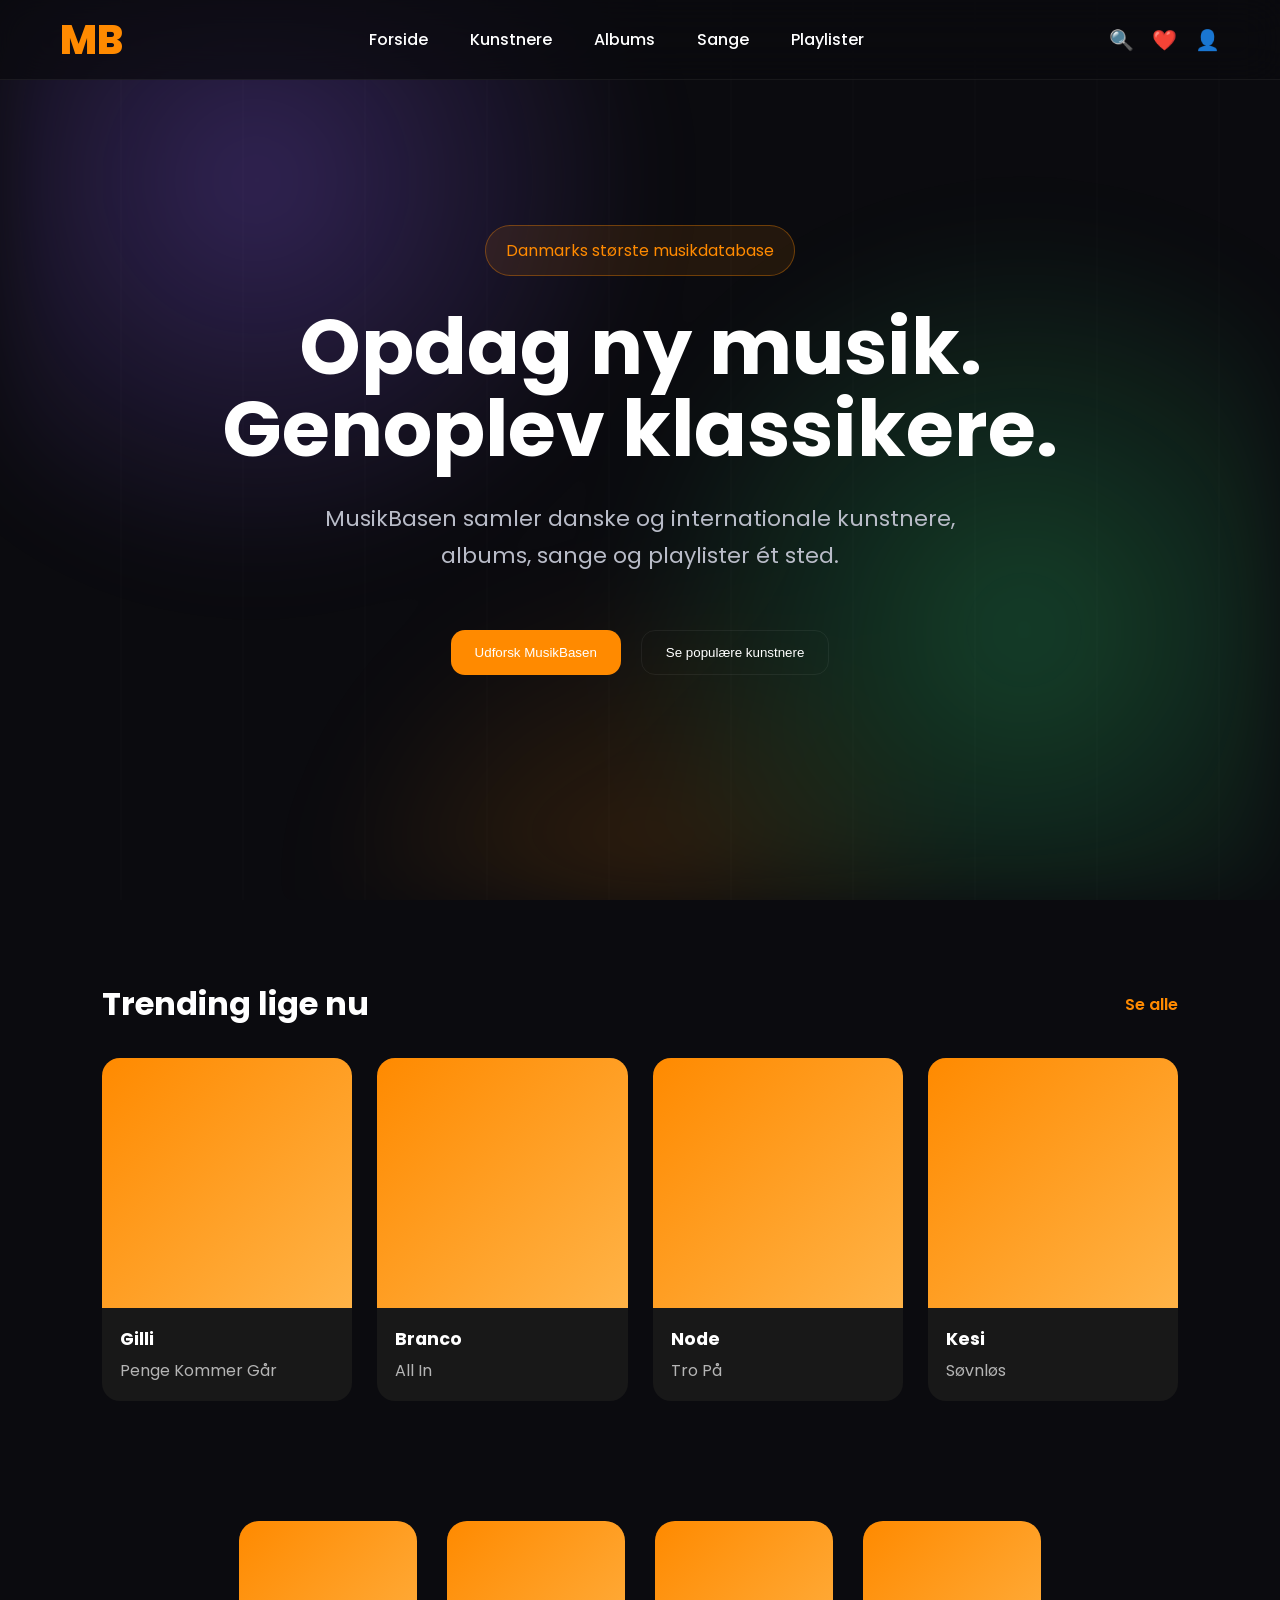
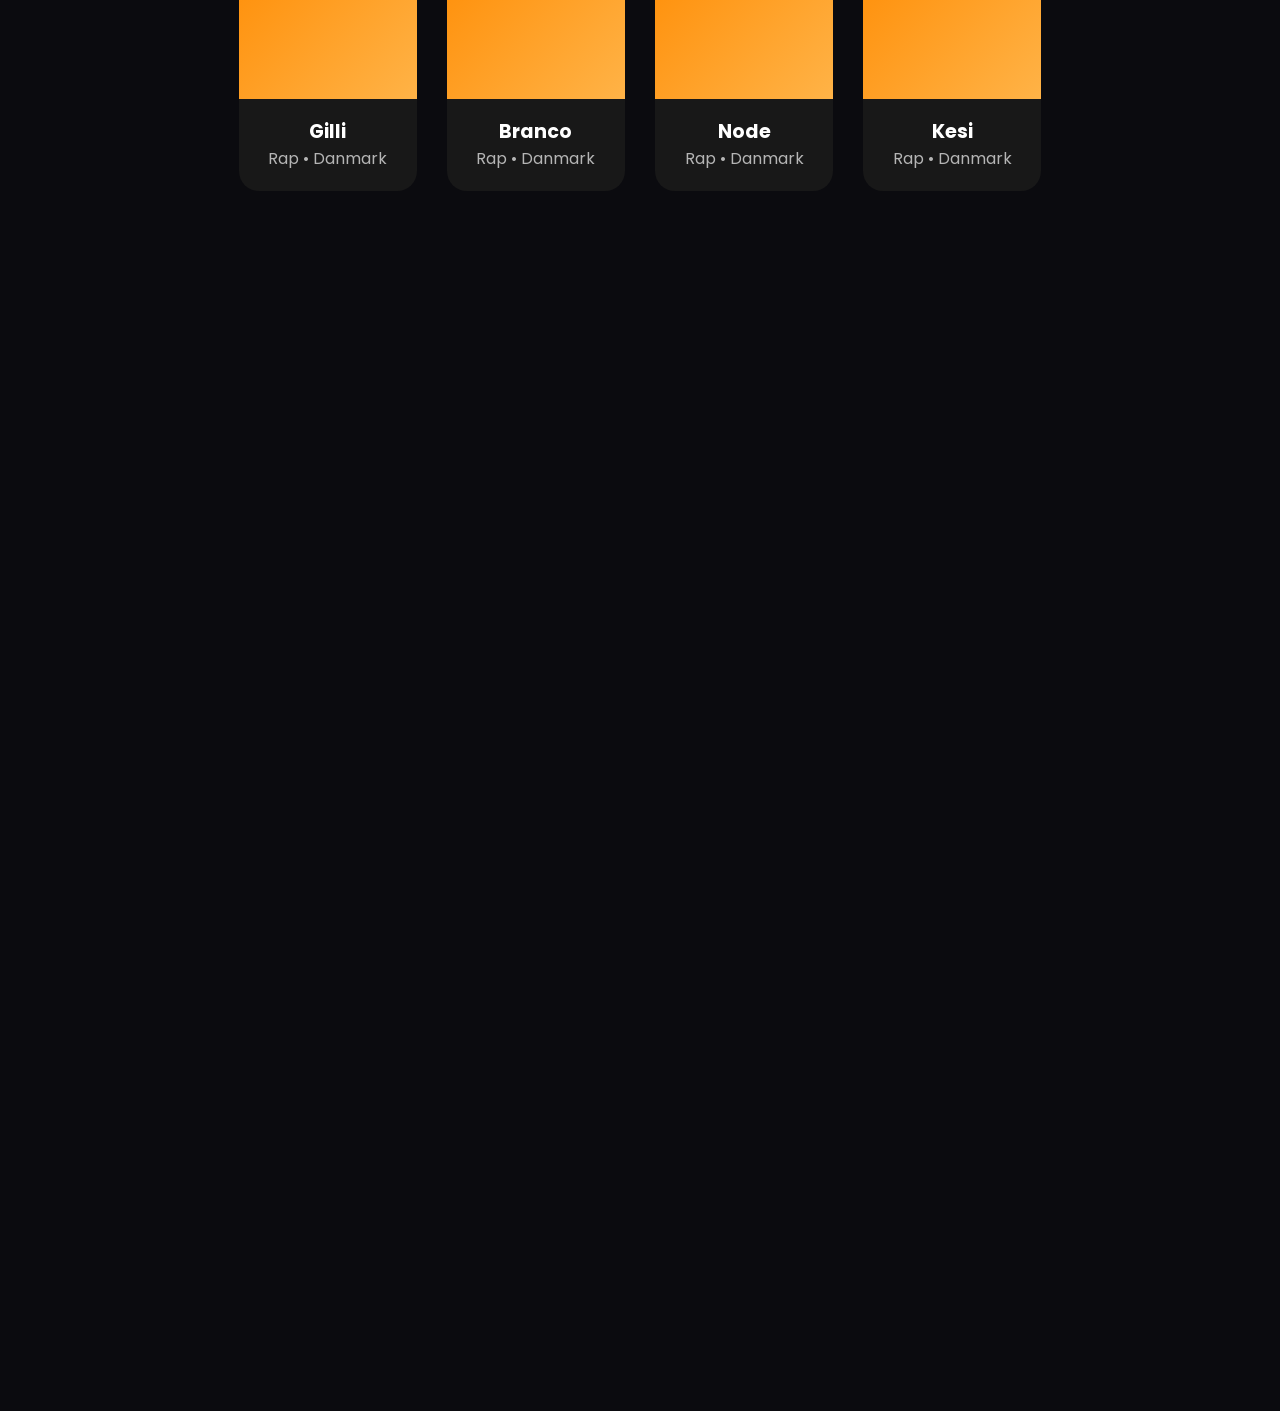
==== index.html @ 4188f9f3 "vis sange" ====
<!DOCTYPE html>
<html lang="da">

<head>

    <meta charset="UTF-8">

    <meta name="viewport" content="width=device-width, initial-scale=1.0">

    <title>MusikBasen</title>

    <link rel="stylesheet" href="styles.css">

    <link rel="preconnect" href="https://fonts.googleapis.com">

    <link rel="preconnect" href="https://fonts.gstatic.com" crossorigin>

    <link href="https://fonts.googleapis.com/css2?family=Poppins:wght@300;400;500;600;700;800&display=swap"
        rel="stylesheet">

</head>

<body>

    <header>

        <div class="logo">

            <h1>MB</h1>

        </div>

  <nav>

    <a href="index.html">Forside</a>

    <a href="pages/artists.html">Kunstnere</a>

    <a href="pages/albums.html">Albums</a>

    <a href="pages/songs.html">Sange</a>

    <a href="pages/playlists.html">Playlister</a>

</nav>


        <div class="header-icons">

            <button>🔍</button>

            <button>❤️</button>

            <button>👤</button>

        </div>

    </header>

    <section id="hero">

        <div class="hero-content">

            <span class="hero-tag">

                Danmarks største musikdatabase

            </span>

            <h1>

                Opdag ny musik.<br>

                Genoplev klassikere.

            </h1>

            <p>

                MusikBasen samler danske og internationale kunstnere,
                albums, sange og playlister ét sted.

            </p>

            <div class="hero-buttons">

                <button class="button">

                    Udforsk MusikBasen

                </button>

                <button class="button secondary">

                    Se populære kunstnere

                </button>

            </div>

        </div>

    </section>

<section id="trending">

    <div class="section-header">
        <h2>Trending lige nu</h2>
        <a href="#">Se alle</a>
    </div>

    <div class="trending-grid">

        <div class="music-card">
            <div class="card-image"></div>

            <div class="card-info">
                <h3>Gilli</h3>
                <p>Penge Kommer Går</p>
            </div>
        </div>

        <div class="music-card">
            <div class="card-image"></div>

            <div class="card-info">
                <h3>Branco</h3>
                <p>All In</p>
            </div>
        </div>

        <div class="music-card">
            <div class="card-image"></div>

            <div class="card-info">
                <h3>Node</h3>
                <p>Tro På</p>
            </div>
        </div>

        <div class="music-card">
            <div class="card-image"></div>

            <div class="card-info">
                <h3>Kesi</h3>
                <p>Søvnløs</p>
            </div>
        </div>

    </div>

    <section id="artists">

    <div class="artists-grid">

        <div class="artist-card">

            <div class="artist-image"></div>

            <h3>Gilli</h3>

            <p>Rap • Danmark</p>

        </div>

        <div class="artist-card">

            <div class="artist-image"></div>

            <h3>Branco</h3>

            <p>Rap • Danmark</p>

        </div>

        <div class="artist-card">

            <div class="artist-image"></div>

            <h3>Node</h3>

            <p>Rap • Danmark</p>

        </div>

        <div class="artist-card">

            <div class="artist-image"></div>

            <h3>Kesi</h3>

            <p>Rap • Danmark</p>

        </div>

    </div>

</section>

    <section id="albums">

    </section>

    <section id="today">

    </section>

    <section id="recommendation">

    </section>

    <footer>

    </footer>

    <script src="script.js"></script>

</body>

</html>
---- styles.css ----
@import url("theme.css");

/* ========================= */
/* HEADER */
/* ========================= */

header{
    position:fixed;
    top:0;
    left:0;

    width:100%;
    height:80px;

    display:flex;
    justify-content:space-between;
    align-items:center;

    padding:0 60px;

    background:rgba(11,11,15,.72);
    backdrop-filter:blur(20px);

    border-bottom:1px solid var(--border);

    z-index:999;
}

/* ========================= */

.logo h1{

    font-size:40px;
    font-weight:800;

    color:var(--orange);

}

/* ========================= */

nav{

    display:flex;
    gap:42px;

}

nav a{

    color:white;

    text-decoration:none;

    transition:.25s;

    font-weight:500;

}

nav a:hover{

    color:var(--orange);

}

/* ========================= */

.header-icons{

    display:flex;
    gap:18px;

}

.header-icons button{

    background:none;
    border:none;

    color:white;

    cursor:pointer;

    font-size:20px;

    transition:.25s;

}

.header-icons button:hover{

    color:var(--orange);

}

/* ========================= */
/* HERO */
/* ========================= */

#hero{

    position:relative;

    min-height:100vh;

    display:flex;
    justify-content:center;
    align-items:center;

    text-align:center;

    overflow:hidden;

}

/* Baggrund */

#hero::before{

    content:"";

    position:absolute;

    inset:0;

    background:
    radial-gradient(circle at 20% 20%,rgba(139,92,246,.30),transparent 32%),
    radial-gradient(circle at 80% 70%,rgba(57,255,136,.22),transparent 35%),
    radial-gradient(circle at 50% 100%,rgba(255,138,0,.16),transparent 30%);

    filter:blur(40px);

}

/* Musiklinjer */

#hero::after{

    content:"";

    position:absolute;

    inset:0;

    background-image:

    repeating-linear-gradient(

        90deg,

        transparent 0px,

        transparent 120px,

        rgba(255,255,255,.025) 121px,

        transparent 122px

    );

    opacity:.8;

}

/* ========================= */

.hero-content{

    position:relative;

    z-index:5;

    max-width:900px;

    animation:fadeUp .8s ease;

}

/* ========================= */

.hero-tag{

    display:inline-block;

    margin-bottom:30px;

    padding:12px 20px;

    border-radius:999px;

    border:1px solid rgba(255,138,0,.35);

    background:rgba(255,138,0,.10);

    color:var(--orange);

}

/* ========================= */

.hero-content h1{

    font-size:78px;

    line-height:1.05;

    margin-bottom:30px;

}

/* ========================= */

.hero-content p{

    color:var(--text-secondary);

    font-size:22px;

    line-height:1.7;

    max-width:720px;

    margin:auto;

}

/* ========================= */

.hero-buttons{

    margin-top:55px;

    display:flex;

    justify-content:center;

    gap:20px;

}

.secondary{

    background:transparent;

    border:1px solid var(--border);

}

.secondary:hover{

    background:var(--surface);

}

/* ========================= */

section{

    padding:120px 60px;

}

footer{

    height:220px;

}

/* ========================= */

@keyframes fadeUp{

    from{

        opacity:0;

        transform:translateY(40px);

    }

    to{

        opacity:1;

        transform:translateY(0);

    }

}
/* ========================= */
/* TRENDING SECTION */
/* ========================= */

#trending {
    padding: 80px 8%;
}

.section-header {
    display: flex;
    justify-content: space-between;
    align-items: center;
    margin-bottom: 30px;
}

.section-header h2 {
    font-size: 2rem;
    font-weight: 700;
}

.section-header a {
    color: #ff8a00;
    text-decoration: none;
    font-weight: 600;
}

.trending-grid {
    display: grid;
    grid-template-columns: repeat(4, 1fr);
    gap: 25px;
}

.music-card {
    background: #181818;
    border-radius: 18px;
    overflow: hidden;
    transition: 0.3s ease;
    cursor: pointer;
}

.music-card:hover {
    transform: translateY(-8px);
}

.card-image {
    width: 100%;
    aspect-ratio: 1/1;
    background: linear-gradient(135deg, #ff8a00, #ffb347);
}

.card-info {
    padding: 18px;
}

.card-info h3 {
    margin-bottom: 6px;
    font-size: 1.1rem;
}

.card-info p {
    color: #b5b5b5;
}
/* ========================= */
/* ARTISTS PAGE */
/* ========================= */

.page-title{
    padding:60px 8% 30px;
}

.page-title h1{
    font-size:3rem;
    margin-bottom:10px;
}

.page-title p{
    color:#b5b5b5;
}

.artists-grid{
    padding:0 8% 80px;

    display:grid;

    grid-template-columns:repeat(4,1fr);

    gap:30px;
}

.artist-card{

    background:#181818;

    border-radius:20px;

    overflow:hidden;

    text-align:center;

    transition:.3s;

    cursor:pointer;
}

.artist-card:hover{

    transform:translateY(-8px);
}

.artist-image{

    width:100%;

    aspect-ratio:1/1;

    background:linear-gradient(135deg,#ff8a00,#ffb347);
}

.artist-card h3{

    margin-top:18px;

    font-size:1.2rem;
}

.artist-card p{

    color:#b5b5b5;

    padding-bottom:20px;
}
.page-container {
    max-width: 1400px;
    margin: 0 auto;
    padding: 40px 8% 100px;
}

.page-intro {
    margin-bottom: 60px;
}

.page-intro h1 {
    font-size: 3rem;
    margin-bottom: 10px;
}

.page-intro p {
    color: #b8b8c0;
    font-size: 1rem;
}

.albums-grid {
    display: grid;
    grid-template-columns: repeat(4, 1fr);
    gap: 25px;
}

.album-card {
    background: #181818;
    border-radius: 18px;
    overflow: hidden;
    cursor: pointer;
    transition: transform 0.3s ease;
}

.album-card:hover {
    transform: translateY(-8px);
}

.album-image {
    width: 100%;
    aspect-ratio: 1 / 1;
}

.album-placeholder {
    width: 100%;
    height: 100%;
    background: linear-gradient(135deg, #ff8a00, #ffb347);
}

.album-info {
    padding: 18px;
}

.album-info h3 {
    font-size: 1.1rem;
    margin-bottom: 5px;
}

.album-info p {
    color: #ffffff;
    margin-bottom: 6px;
}

.album-info span {
    color: #999999;
    font-size: 0.85rem;
}
#songs {
    padding: 0 8% 80px;
}

#songs-grid {
    display: grid;
    grid-template-columns: repeat(4, 1fr);
    gap: 25px;
}

#songs-grid .music-card {
    background: #181818;
    border-radius: 18px;
    overflow: hidden;
    cursor: pointer;
    transition: 0.3s ease;
}

#songs-grid .music-card:hover {
    transform: translateY(-8px);
}

#songs-grid .card-image {
    width: 100%;
    aspect-ratio: 1 / 1;
    background: linear-gradient(135deg, #ff8a00, #ffb347);
}

#songs-grid .card-info {
    padding: 18px;
}

#songs-grid .card-info h3 {
    margin-bottom: 6px;
    font-size: 1.1rem;
}

#songs-grid .card-info p {
    color: #ffffff;
    margin-bottom: 6px;
}

#songs-grid .card-info span {
    color: #999999;
    font-size: 0.85rem;
}
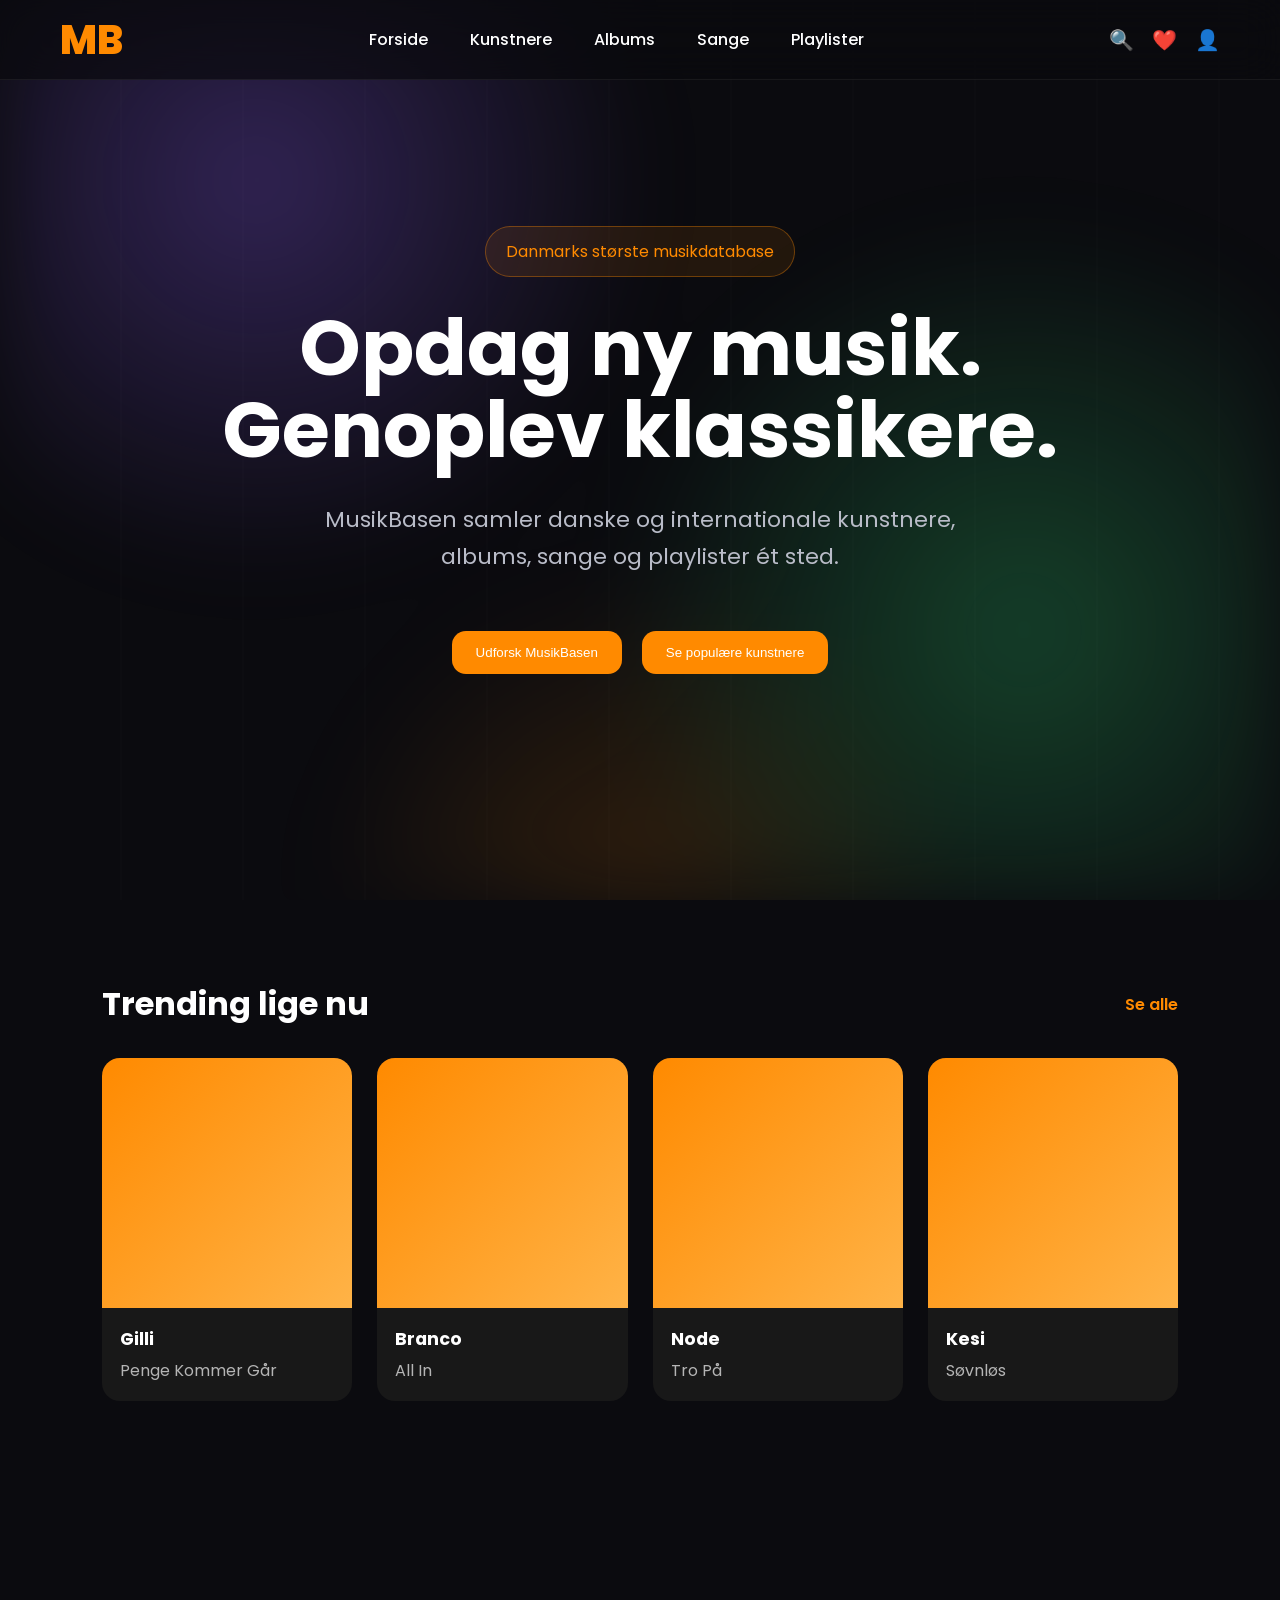
==== commit 2bdab7b4: "llllllll" ====
--- a/index.html
+++ b/index.html
@@ -10,210 +10,243 @@
     <title>MusikBasen</title>
 
     <link rel="stylesheet" href="styles.css">
+    <link rel="stylesheet" href="theme.css">
 
     <link rel="preconnect" href="https://fonts.googleapis.com">
 
     <link rel="preconnect" href="https://fonts.gstatic.com" crossorigin>
 
-    <link href="https://fonts.googleapis.com/css2?family=Poppins:wght@300;400;500;600;700;800&display=swap"
-        rel="stylesheet">
+    <link
+        href="https://fonts.googleapis.com/css2?family=Poppins:wght@300;400;500;600;700;800&display=swap"
+        rel="stylesheet"
+    >
 
 </head>
 
+
 <body>
 
-    <header>
-
-        <div class="logo">
-
-            <h1>MB</h1>
-
-        </div>
-
-  <nav>
-
-    <a href="index.html">Forside</a>
-
-    <a href="pages/artists.html">Kunstnere</a>
-
-    <a href="pages/albums.html">Albums</a>
-
-    <a href="pages/songs.html">Sange</a>
-
-    <a href="pages/playlists.html">Playlister</a>
-
-</nav>
-
-
-        <div class="header-icons">
-
-            <button>🔍</button>
-
-            <button>❤️</button>
-
-            <button>👤</button>
-
-        </div>
-
-    </header>
-
-    <section id="hero">
-
-        <div class="hero-content">
-
-            <span class="hero-tag">
-
-                Danmarks største musikdatabase
-
-            </span>
-
-            <h1>
-
-                Opdag ny musik.<br>
-
-                Genoplev klassikere.
-
-            </h1>
-
-            <p>
-
-                MusikBasen samler danske og internationale kunstnere,
-                albums, sange og playlister ét sted.
-
-            </p>
-
-            <div class="hero-buttons">
-
-                <button class="button">
-
-                    Udforsk MusikBasen
-
-                </button>
-
-                <button class="button secondary">
-
-                    Se populære kunstnere
-
-                </button>
-
-            </div>
-
-        </div>
-
-    </section>
+
+<header>
+
+    <div class="logo">
+
+        <h1>MB</h1>
+
+    </div>
+
+
+    <nav>
+
+        <a href="index.html">Forside</a>
+
+        <a href="pages/artists.html">Kunstnere</a>
+
+        <a href="pages/albums.html">Albums</a>
+
+        <a href="pages/songs.html">Sange</a>
+
+        <a href="pages/playlists.html">Playlister</a>
+
+    </nav>
+
+
+    <div class="header-icons">
+
+        <button id="search-button">🔍</button>
+
+        <button>❤️</button>
+
+        <button>👤</button>
+
+    </div>
+
+</header>
+
+
+<div id="search-overlay" class="search-overlay">
+
+    <div class="search-box">
+
+        <input
+            type="text"
+            id="search-input"
+            placeholder="Søg efter kunstner, sang eller album..."
+            autocomplete="off"
+        >
+
+        <button id="close-search">✕</button>
+
+    </div>
+
+
+    <div id="search-results" class="search-results"></div>
+
+</div>
+
+
+<section id="hero">
+
+    <div class="hero-content">
+
+        <span class="hero-tag">
+
+            Danmarks største musikdatabase
+
+        </span>
+
+
+        <h1>
+
+            Opdag ny musik.<br>
+
+            Genoplev klassikere.
+
+        </h1>
+
+
+        <p>
+
+            MusikBasen samler danske og internationale kunstnere,
+            albums, sange og playlister ét sted.
+
+        </p>
+
+
+        <div class="hero-buttons">
+
+            <button class="button">
+
+                Udforsk MusikBasen
+
+            </button>
+
+
+            <button class="button secondary">
+
+                Se populære kunstnere
+
+            </button>
+
+        </div>
+
+    </div>
+
+</section>
+
 
 <section id="trending">
 
     <div class="section-header">
+
         <h2>Trending lige nu</h2>
+
         <a href="#">Se alle</a>
-    </div>
+
+    </div>
+
 
     <div class="trending-grid">
 
         <div class="music-card">
-            <div class="card-image"></div>
-
-            <div class="card-info">
+
+            <div class="card-image"></div>
+
+            <div class="card-info">
+
                 <h3>Gilli</h3>
+
                 <p>Penge Kommer Går</p>
-            </div>
-        </div>
-
-        <div class="music-card">
-            <div class="card-image"></div>
-
-            <div class="card-info">
+
+            </div>
+
+        </div>
+
+
+        <div class="music-card">
+
+            <div class="card-image"></div>
+
+            <div class="card-info">
+
                 <h3>Branco</h3>
+
                 <p>All In</p>
-            </div>
-        </div>
-
-        <div class="music-card">
-            <div class="card-image"></div>
-
-            <div class="card-info">
+
+            </div>
+
+        </div>
+
+
+        <div class="music-card">
+
+            <div class="card-image"></div>
+
+            <div class="card-info">
+
                 <h3>Node</h3>
+
                 <p>Tro På</p>
-            </div>
-        </div>
-
-        <div class="music-card">
-            <div class="card-image"></div>
-
-            <div class="card-info">
+
+            </div>
+
+        </div>
+
+
+        <div class="music-card">
+
+            <div class="card-image"></div>
+
+            <div class="card-info">
+
                 <h3>Kesi</h3>
+
                 <p>Søvnløs</p>
-            </div>
-        </div>
-
-    </div>
-
-    <section id="artists">
-
-    <div class="artists-grid">
-
-        <div class="artist-card">
-
-            <div class="artist-image"></div>
-
-            <h3>Gilli</h3>
-
-            <p>Rap • Danmark</p>
-
-        </div>
-
-        <div class="artist-card">
-
-            <div class="artist-image"></div>
-
-            <h3>Branco</h3>
-
-            <p>Rap • Danmark</p>
-
-        </div>
-
-        <div class="artist-card">
-
-            <div class="artist-image"></div>
-
-            <h3>Node</h3>
-
-            <p>Rap • Danmark</p>
-
-        </div>
-
-        <div class="artist-card">
-
-            <div class="artist-image"></div>
-
-            <h3>Kesi</h3>
-
-            <p>Rap • Danmark</p>
-
-        </div>
-
-    </div>
-
-</section>
-
-    <section id="albums">
-
-    </section>
-
-    <section id="today">
-
-    </section>
-
-    <section id="recommendation">
-
-    </section>
-
-    <footer>
-
-    </footer>
-
-    <script src="script.js"></script>
+
+            </div>
+
+        </div>
+
+    </div>
+
+</section>
+
+
+<section id="artists">
+
+</section>
+
+
+<section id="albums">
+
+</section>
+
+
+<section id="today">
+
+</section>
+
+
+<section id="recommendation">
+
+</section>
+
+
+<footer>
+
+</footer>
+
+
+<script src="data/artists.js"></script>
+
+<script src="data/albums.js"></script>
+
+<script src="data/songs.js"></script>
+
+<script src="data/playlists.js"></script>
+
+<script src="script.js"></script>
+
 
 </body>
 
--- a/styles.css
+++ b/styles.css
@@ -531,4 +531,138 @@
 #songs-grid .card-info span {
     color: #999999;
     font-size: 0.85rem;
+}
+#playlists {
+    padding: 0 8% 80px;
+}
+
+.playlists-grid {
+    display: grid;
+    grid-template-columns: repeat(4, 1fr);
+    gap: 25px;
+}
+
+.playlist-card {
+    background: #181818;
+    border-radius: 18px;
+    overflow: hidden;
+    cursor: pointer;
+    transition: 0.3s ease;
+}
+
+.playlist-card:hover {
+    transform: translateY(-8px);
+}
+
+.playlist-image {
+    width: 100%;
+    aspect-ratio: 1 / 1;
+    background: linear-gradient(135deg, #ff8a00, #ffb347);
+    display: flex;
+    align-items: center;
+    justify-content: center;
+}
+
+.playlist-image span {
+    font-size: 3rem;
+    color: white;
+}
+
+.playlist-info {
+    padding: 18px;
+}
+
+.playlist-info h3 {
+    font-size: 1.1rem;
+    margin-bottom: 8px;
+}
+
+.playlist-info p {
+    color: #b8b8c0;
+    font-size: 0.9rem;
+    margin-bottom: 8px;
+}
+
+.playlist-info span {
+    color: #999999;
+    font-size: 0.85rem;
+}
+.search-overlay {
+    position: fixed;
+    inset: 0;
+    background: rgba(0, 0, 0, 0.92);
+    z-index: 1000;
+    padding: 120px 8%;
+    display: none;
+}
+
+.search-overlay.active {
+    display: block;
+}
+
+.search-box {
+    display: flex;
+    gap: 15px;
+    max-width: 900px;
+    margin: 0 auto;
+}
+
+#search-input {
+    flex: 1;
+    padding: 18px 22px;
+    border: none;
+    border-radius: 12px;
+    background: #181818;
+    color: white;
+    font-family: "Poppins", sans-serif;
+    font-size: 1rem;
+    outline: none;
+}
+
+#search-input::placeholder {
+    color: #888;
+}
+
+#close-search {
+    width: 55px;
+    border: none;
+    border-radius: 12px;
+    background: #ff8a00;
+    color: white;
+    font-size: 1.2rem;
+    cursor: pointer;
+}
+
+.search-results {
+    max-width: 900px;
+    margin: 30px auto 0;
+}
+
+.search-result {
+    display: flex;
+    justify-content: space-between;
+    align-items: center;
+    padding: 18px 20px;
+    margin-bottom: 10px;
+    background: #181818;
+    border-radius: 12px;
+    cursor: pointer;
+}
+
+.search-result:hover {
+    background: #222222;
+}
+
+.search-result strong {
+    color: white;
+}
+
+.search-result span {
+    color: #999;
+    font-size: 0.85rem;
+}
+
+.no-results {
+    text-align: center;
+    color: #999;
 }
--- a/theme.css
+++ b/theme.css
@@ -0,0 +1,148 @@
+/* ======================================== */
+/* MUSIKBASEN DESIGN SYSTEM */
+/* ======================================== */
+
+:root {
+
+    /* ======================= */
+    /* FARVER */
+    /* ======================= */
+
+    --bg: #0B0B0F;
+    --surface: #14141A;
+    --surface-light: #1B1B23;
+
+    --text: #FFFFFF;
+    --text-secondary: #B9BCC8;
+
+    --orange: #FF8A00;
+    --orange-hover: #FF9D2F;
+
+    --purple: #8B5CF6;
+    --green: #39FF88;
+
+    --border: rgba(255,255,255,.06);
+
+    /* ======================= */
+    /* SHADOWS */
+    /* ======================= */
+
+    --shadow-small:
+        0 4px 10px rgba(0,0,0,.20);
+
+    --shadow-medium:
+        0 10px 25px rgba(0,0,0,.35);
+
+    --shadow-large:
+        0 20px 60px rgba(0,0,0,.45);
+
+    /* ======================= */
+    /* BORDER RADIUS */
+    /* ======================= */
+
+    --radius-small: 8px;
+    --radius-medium: 14px;
+    --radius-large: 22px;
+
+    /* ======================= */
+    /* SPACING */
+    /* ======================= */
+
+    --space-xs: 8px;
+    --space-s: 16px;
+    --space-m: 24px;
+    --space-l: 40px;
+    --space-xl: 70px;
+    --space-xxl: 120px;
+
+    /* ======================= */
+    /* ANIMATION */
+    /* ======================= */
+
+    --transition-fast: .2s;
+    --transition: .3s;
+    --transition-slow: .5s;
+
+}
+
+/* ======================================== */
+/* RESET */
+/* ======================================== */
+
+* {
+
+    margin: 0;
+    padding: 0;
+    box-sizing: border-box;
+
+}
+
+html {
+
+    scroll-behavior: smooth;
+
+}
+
+body {
+
+    background: var(--bg);
+
+    color: var(--text);
+
+    font-family: "Poppins", sans-serif;
+
+}
+
+/* ======================================== */
+/* STANDARD KNAP */
+/* ======================================== */
+
+.button {
+
+    background: var(--orange);
+
+    color: white;
+
+    border: none;
+
+    border-radius: var(--radius-medium);
+
+    padding: 14px 24px;
+
+    cursor: pointer;
+
+    transition: var(--transition);
+
+}
+
+.button:hover {
+
+    background: var(--orange-hover);
+
+}
+
+/* ======================================== */
+/* STANDARD CARD */
+/* ======================================== */
+
+.card {
+
+    background: var(--surface);
+
+    border: 1px solid var(--border);
+
+    border-radius: var(--radius-large);
+
+    box-shadow: var(--shadow-small);
+
+    transition: var(--transition);
+
+}
+
+.card:hover {
+
+    transform: translateY(-6px);
+
+    box-shadow: var(--shadow-medium);
+
+}
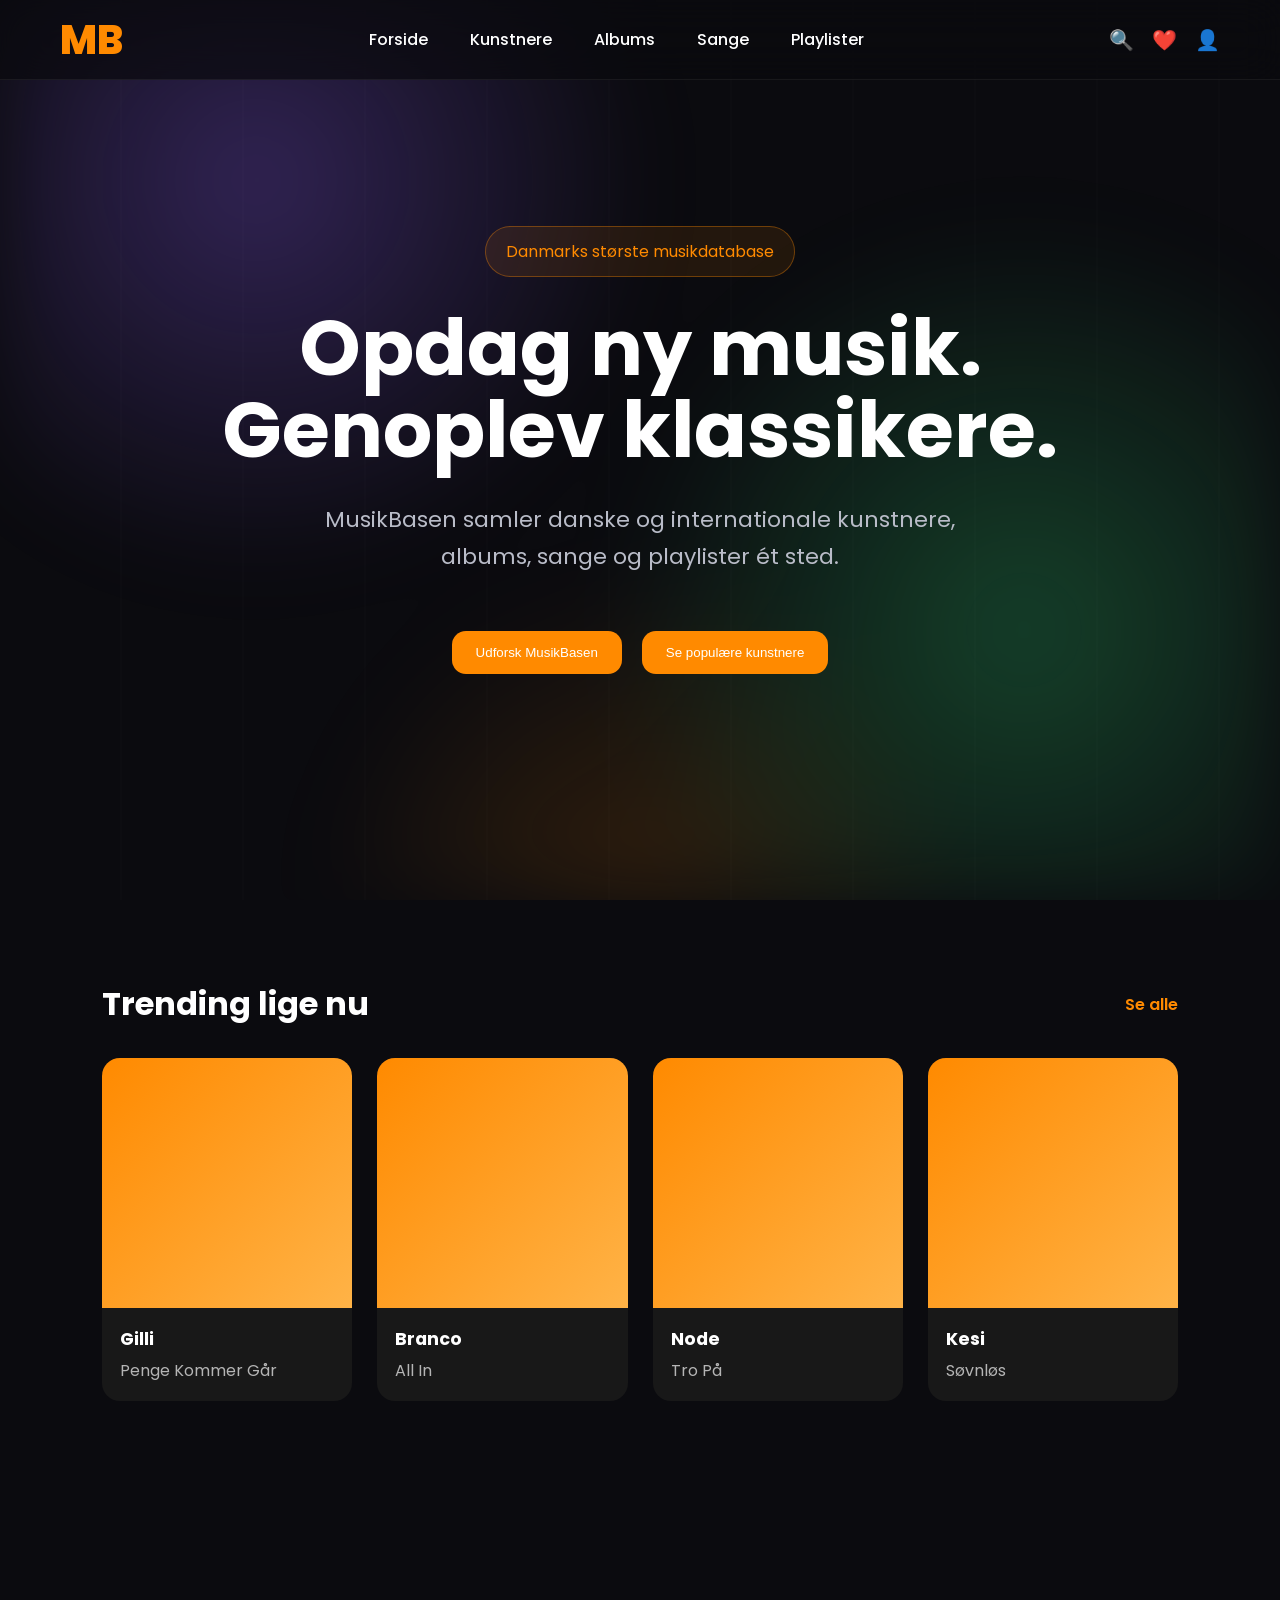
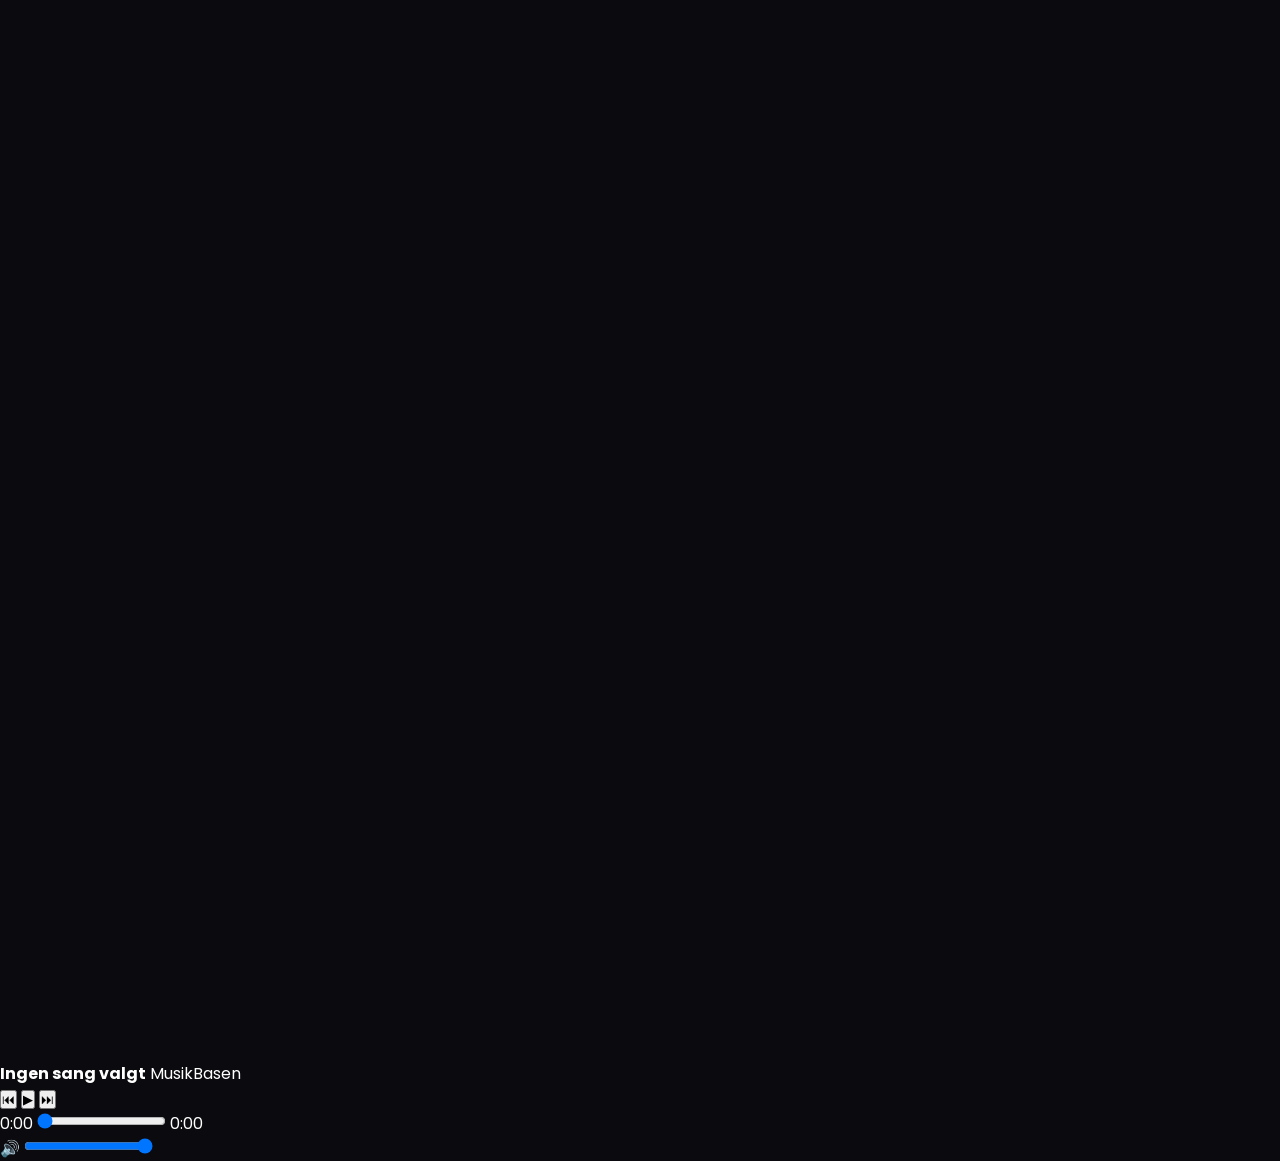
==== commit 3a7cafeb: "m" ====
--- a/index.html
+++ b/index.html
@@ -247,7 +247,59 @@
 
 <script src="script.js"></script>
 
-
+<div class="music-player" id="music-player">
+
+    <div class="player-song">
+        <div class="player-cover"></div>
+
+        <div class="player-info">
+            <strong id="player-title">Ingen sang valgt</strong>
+            <span id="player-artist">MusikBasen</span>
+        </div>
+    </div>
+
+    <div class="player-controls">
+
+        <button id="player-prev">⏮</button>
+
+        <button id="player-play">▶</button>
+
+        <button id="player-next">⏭</button>
+
+    </div>
+
+    <div class="player-progress">
+
+        <span id="player-current-time">0:00</span>
+
+        <input
+            type="range"
+            id="player-progress-bar"
+            min="0"
+            max="100"
+            value="0"
+        >
+
+        <span id="player-duration">0:00</span>
+
+    </div>
+
+    <div class="player-volume">
+
+        🔊
+
+        <input
+            type="range"
+            id="player-volume-bar"
+            min="0"
+            max="1"
+            step="0.01"
+            value="1"
+        >
+
+    </div>
+
+</div>
 </body>
 
 </html>
--- a/styles.css
+++ b/styles.css
@@ -665,4 +665,177 @@
 .no-results {
     text-align: center;
     color: #999;
+}
+/* ========================= */
+/* ARTIST PAGE */
+/* ========================= */
+
+.artist-hero {
+    min-height: 500px;
+
+    padding: 150px 8% 80px;
+
+    display: flex;
+
+    align-items: center;
+
+    gap: 60px;
+
+    background:
+        radial-gradient(
+            circle at 30% 50%,
+            rgba(255, 138, 0, .18),
+            transparent 40%
+        );
+}
+
+.artist-hero-image {
+    width: 280px;
+    height: 280px;
+
+    flex-shrink: 0;
+
+    border-radius: 50%;
+
+    background:
+        linear-gradient(
+            135deg,
+            #ff8a00,
+            #ffb347
+        );
+}
+
+.artist-hero-info span {
+    color: var(--orange);
+
+    font-size: .8rem;
+
+    font-weight: 700;
+
+    letter-spacing: 2px;
+}
+
+.artist-hero-info h1 {
+    font-size: 4rem;
+
+    margin: 12px 0 20px;
+}
+
+.artist-hero-info p {
+    max-width: 650px;
+
+    color: var(--text-secondary);
+
+    line-height: 1.7;
+}
+
+.artist-meta {
+    display: flex;
+
+    gap: 25px;
+
+    margin-top: 25px;
+
+    color: #999;
+}
+
+.artist-section {
+    padding: 60px 8%;
+}
+/* ========================= */
+/* ARTIST DETAIL PAGE */
+/* ========================= */
+
+.artist-hero {
+
+    min-height: 500px;
+
+    padding: 150px 8% 80px;
+
+    display: flex;
+
+    align-items: center;
+
+    gap: 60px;
+
+    background:
+        radial-gradient(
+            circle at 30% 50%,
+            rgba(255, 138, 0, .18),
+            transparent 40%
+        );
+
+}
+
+
+.artist-hero-image {
+
+    width: 280px;
+
+    height: 280px;
+
+    flex-shrink: 0;
+
+    border-radius: 50%;
+
+    background:
+        linear-gradient(
+            135deg,
+            #ff8a00,
+            #ffb347
+        );
+
+}
+
+
+.artist-hero-info span {
+
+    color: var(--orange);
+
+    font-size: .8rem;
+
+    font-weight: 700;
+
+    letter-spacing: 2px;
+
+}
+
+
+.artist-hero-info h1 {
+
+    font-size: 4rem;
+
+    margin: 12px 0 20px;
+
+}
+
+
+.artist-hero-info p {
+
+    max-width: 650px;
+
+    color: var(--text-secondary);
+
+    line-height: 1.7;
+
+}
+
+
+.artist-meta {
+
+    display: flex;
+
+    gap: 25px;
+
+    margin-top: 25px;
+
+    color: #999;
+
+}
+
+
+.artist-section {
+
+    padding: 60px 8%;
+
 }
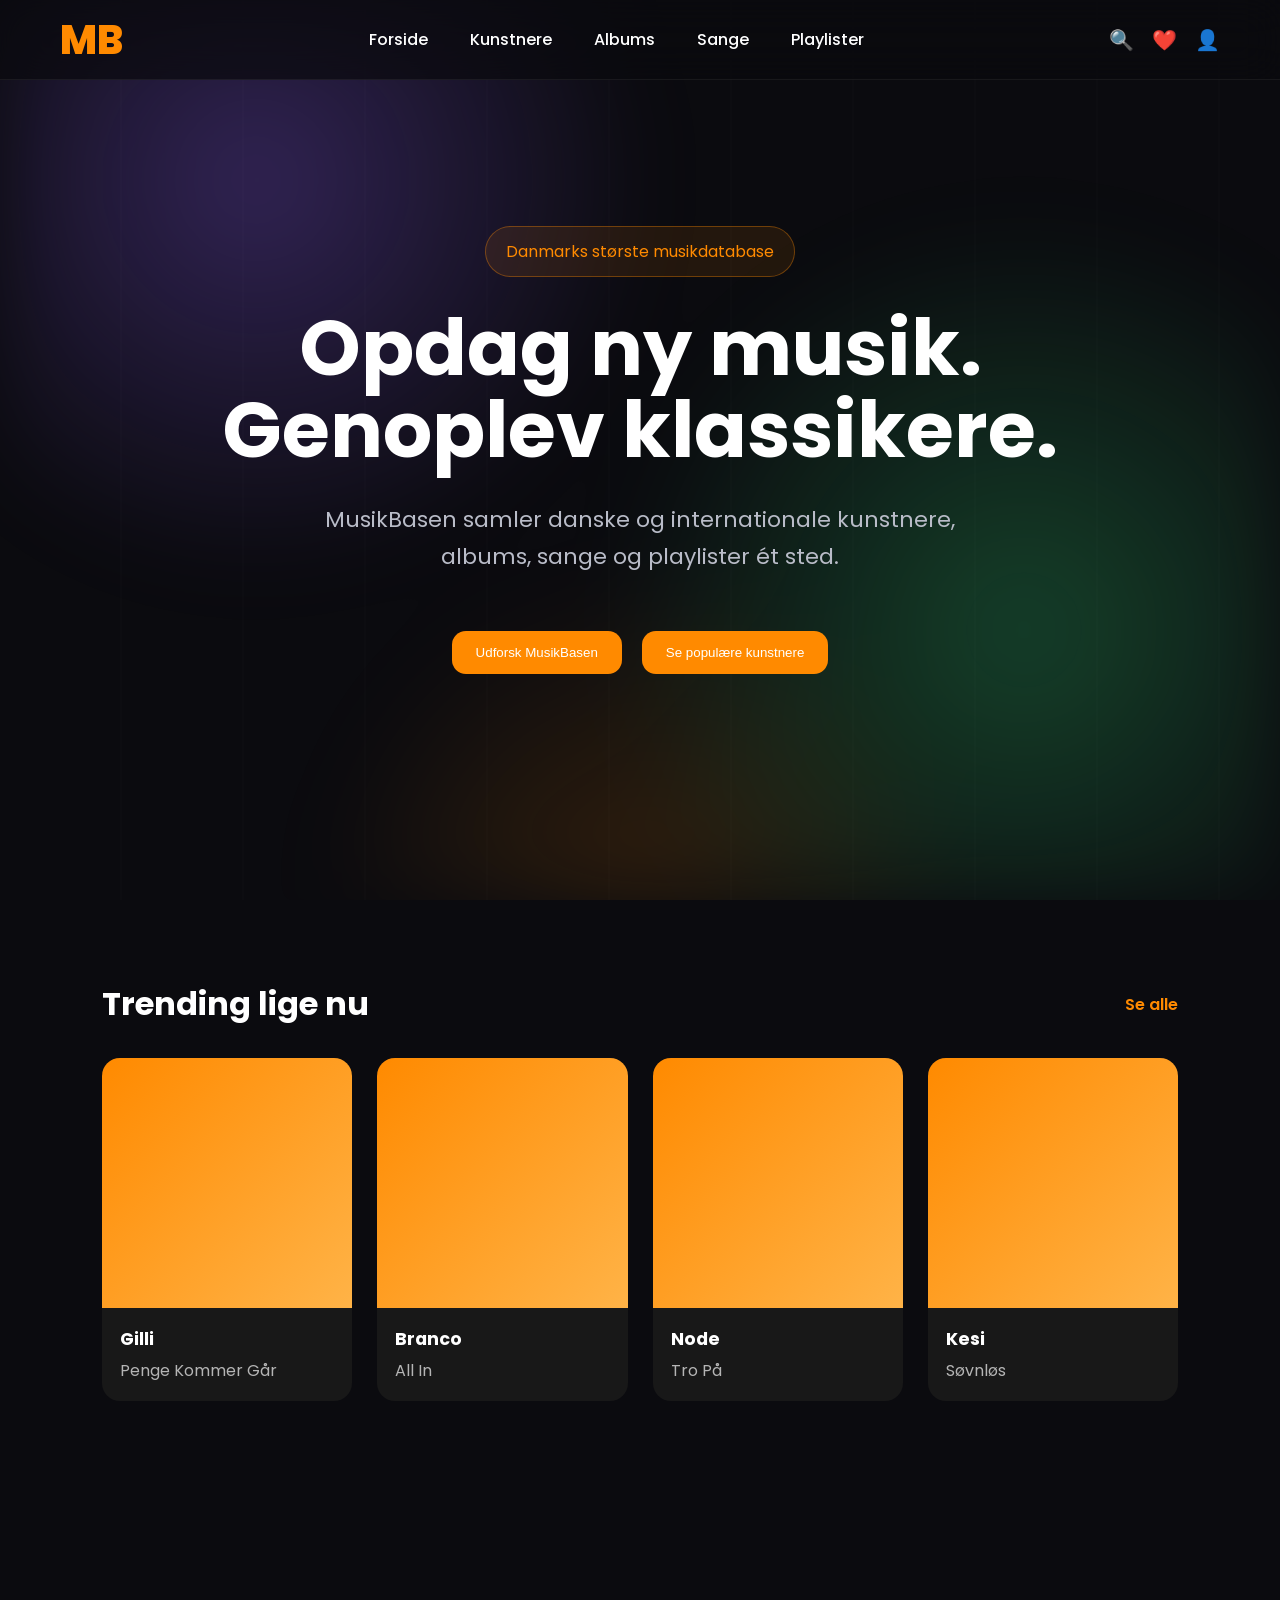
==== commit 87d1fe2d: "e" ====
--- a/index.html
+++ b/index.html
@@ -247,7 +247,7 @@
 
 <script src="script.js"></script>
 
-<div class="music-player" id="music-player">
+<div class="music-player" id="music-player" style="display: none;">
 
     <div class="player-song">
         <div class="player-cover"></div>
--- a/styles.css
+++ b/styles.css
@@ -838,4 +838,207 @@
 
     padding: 60px 8%;
 
+}
+/* ========================= */
+/* MUSIC PLAYER */
+/* ========================= */
+
+.music-player {
+    position: fixed;
+    left: 0;
+    right: 0;
+    bottom: 0;
+
+    height: 90px;
+
+    display: flex;
+    align-items: center;
+    gap: 30px;
+
+    padding: 12px 30px;
+
+    background: rgba(11, 11, 15, 0.96);
+    backdrop-filter: blur(20px);
+
+    border-top: 1px solid var(--border);
+
+    z-index: 9999;
+}
+
+/* SONG */
+
+.player-song {
+    display: flex;
+    align-items: center;
+    gap: 14px;
+
+    width: 280px;
+    min-width: 280px;
+}
+
+.player-cover {
+    width: 58px;
+    height: 58px;
+
+    border-radius: 8px;
+
+    background: linear-gradient(
+        135deg,
+        #ff8a00,
+        #ffb347
+    );
+}
+
+.player-info {
+    display: flex;
+    flex-direction: column;
+    gap: 4px;
+
+    overflow: hidden;
+}
+
+.player-info strong {
+    color: white;
+    font-size: 0.9rem;
+
+    white-space: nowrap;
+    overflow: hidden;
+    text-overflow: ellipsis;
+}
+
+.player-info span {
+    color: #999;
+    font-size: 0.8rem;
+}
+
+/* CONTROLS */
+
+.player-controls {
+    display: flex;
+    align-items: center;
+    gap: 16px;
+}
+
+.player-controls button {
+    background: none;
+    border: none;
+
+    color: white;
+
+    font-size: 18px;
+
+    cursor: pointer;
+
+    transition: 0.2s;
+}
+
+.player-controls button:hover {
+    color: var(--orange);
+}
+
+#player-play {
+    width: 42px;
+    height: 42px;
+
+    border-radius: 50%;
+
+    background: var(--orange);
+
+    display: flex;
+    align-items: center;
+    justify-content: center;
+
+    color: white;
+}
+
+#player-play:hover {
+    color: white;
+    transform: scale(1.05);
+}
+
+/* PROGRESS */
+
+.player-progress {
+    flex: 1;
+
+    display: flex;
+    align-items: center;
+    gap: 10px;
+}
+
+.player-progress span {
+    color: #999;
+    font-size: 0.75rem;
+
+    min-width: 32px;
+}
+
+#player-duration {
+    text-align: right;
+}
+
+#player-progress-bar {
+    flex: 1;
+
+    appearance: none;
+
+    height: 4px;
+
+    border-radius: 999px;
+
+    background: #333;
+
+    cursor: pointer;
+}
+
+#player-progress-bar::-webkit-slider-thumb {
+    appearance: none;
+
+    width: 12px;
+    height: 12px;
+
+    border-radius: 50%;
+
+    background: var(--orange);
+
+    cursor: pointer;
+}
+
+/* VOLUME */
+
+.player-volume {
+    display: flex;
+    align-items: center;
+    gap: 8px;
+
+    color: white;
+
+    min-width: 130px;
+}
+
+#player-volume-bar {
+    width: 90px;
+
+    appearance: none;
+
+    height: 4px;
+
+    border-radius: 999px;
+
+    background: #333;
+
+    cursor: pointer;
+}
+
+#player-volume-bar::-webkit-slider-thumb {
+    appearance: none;
+
+    width: 11px;
+    height: 11px;
+
+    border-radius: 50%;
+
+    background: var(--orange);
+
+    cursor: pointer;
 }
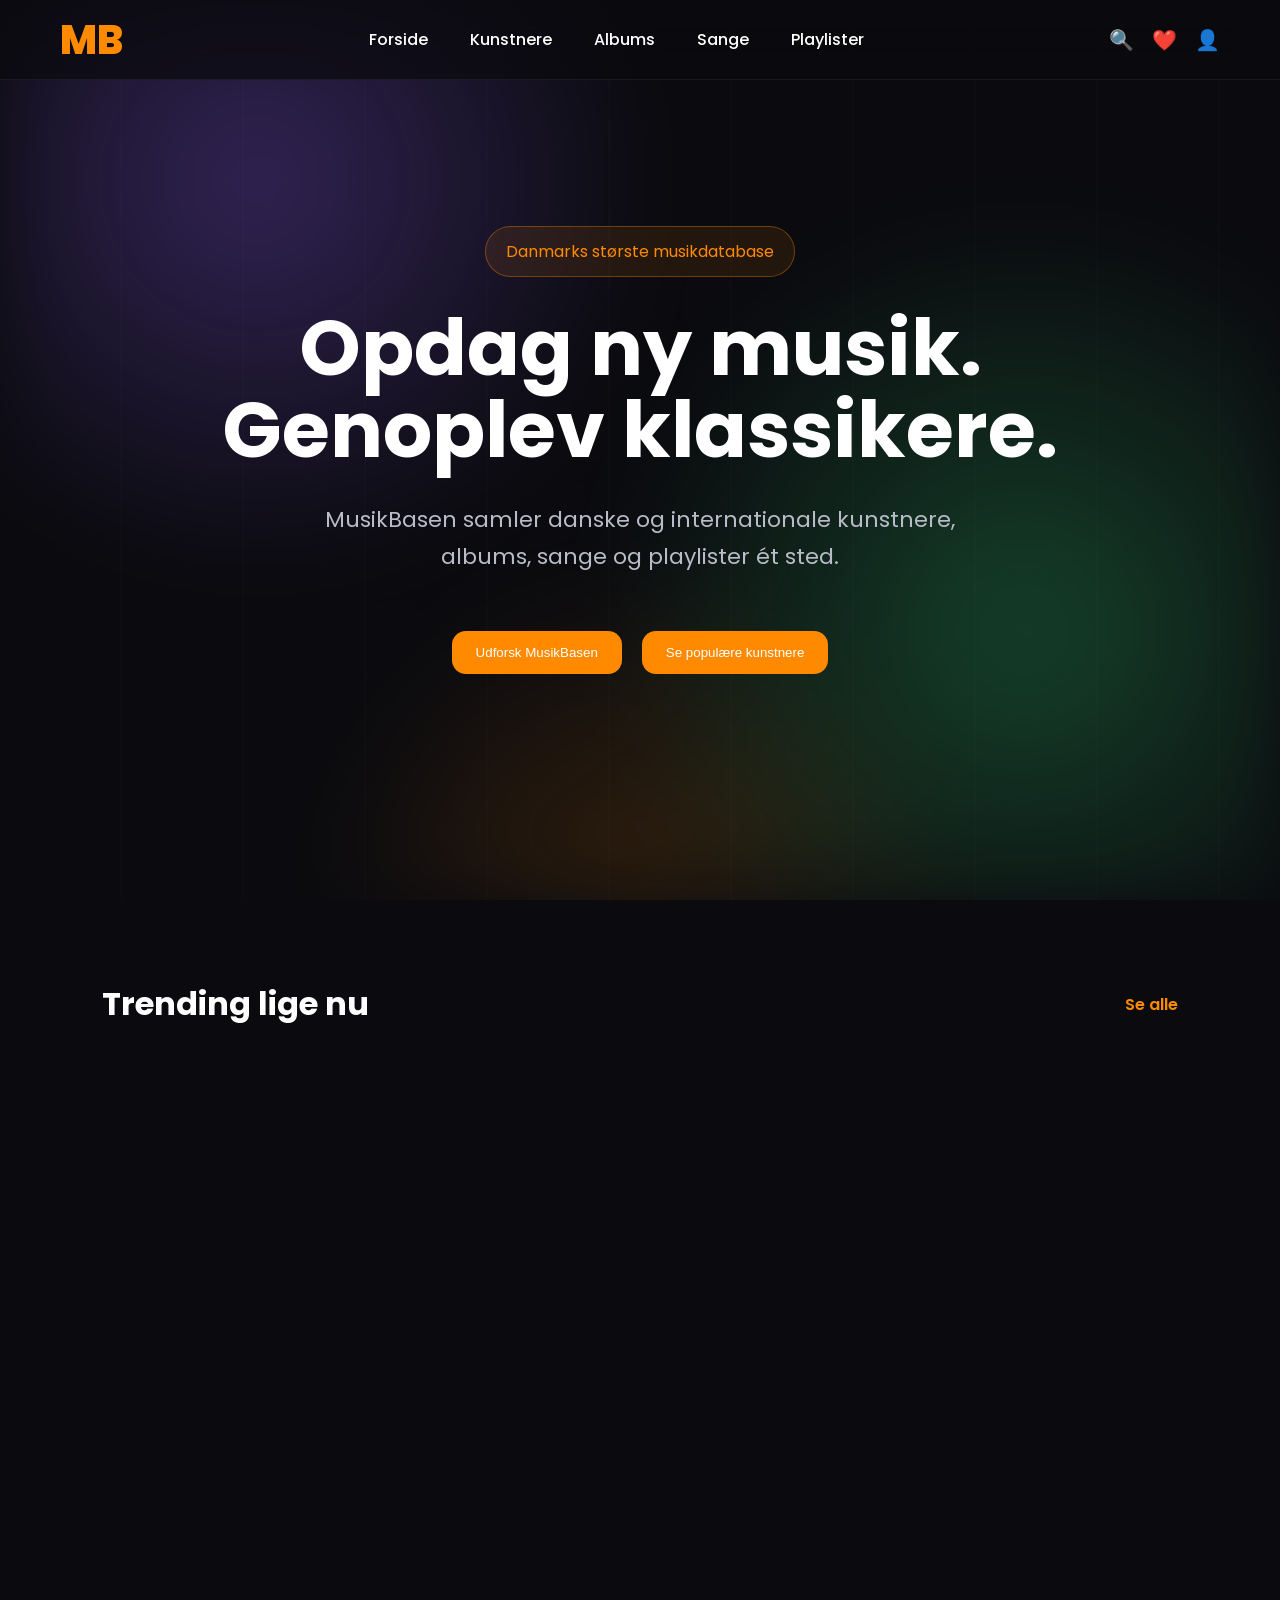
==== commit d95dde24: "m" ====
--- a/index.html
+++ b/index.html
@@ -148,61 +148,7 @@
 
     <div class="trending-grid">
 
-        <div class="music-card">
-
-            <div class="card-image"></div>
-
-            <div class="card-info">
-
-                <h3>Gilli</h3>
-
-                <p>Penge Kommer Går</p>
-
-            </div>
-
-        </div>
-
-
-        <div class="music-card">
-
-            <div class="card-image"></div>
-
-            <div class="card-info">
-
-                <h3>Branco</h3>
-
-                <p>All In</p>
-
-            </div>
-
-        </div>
-
-
-        <div class="music-card">
-
-            <div class="card-image"></div>
-
-            <div class="card-info">
-
-                <h3>Node</h3>
-
-                <p>Tro På</p>
-
-            </div>
-
-        </div>
-
-
-        <div class="music-card">
-
-            <div class="card-image"></div>
-
-            <div class="card-info">
-
-                <h3>Kesi</h3>
-
-                <p>Søvnløs</p>
-
+        
             </div>
 
         </div>
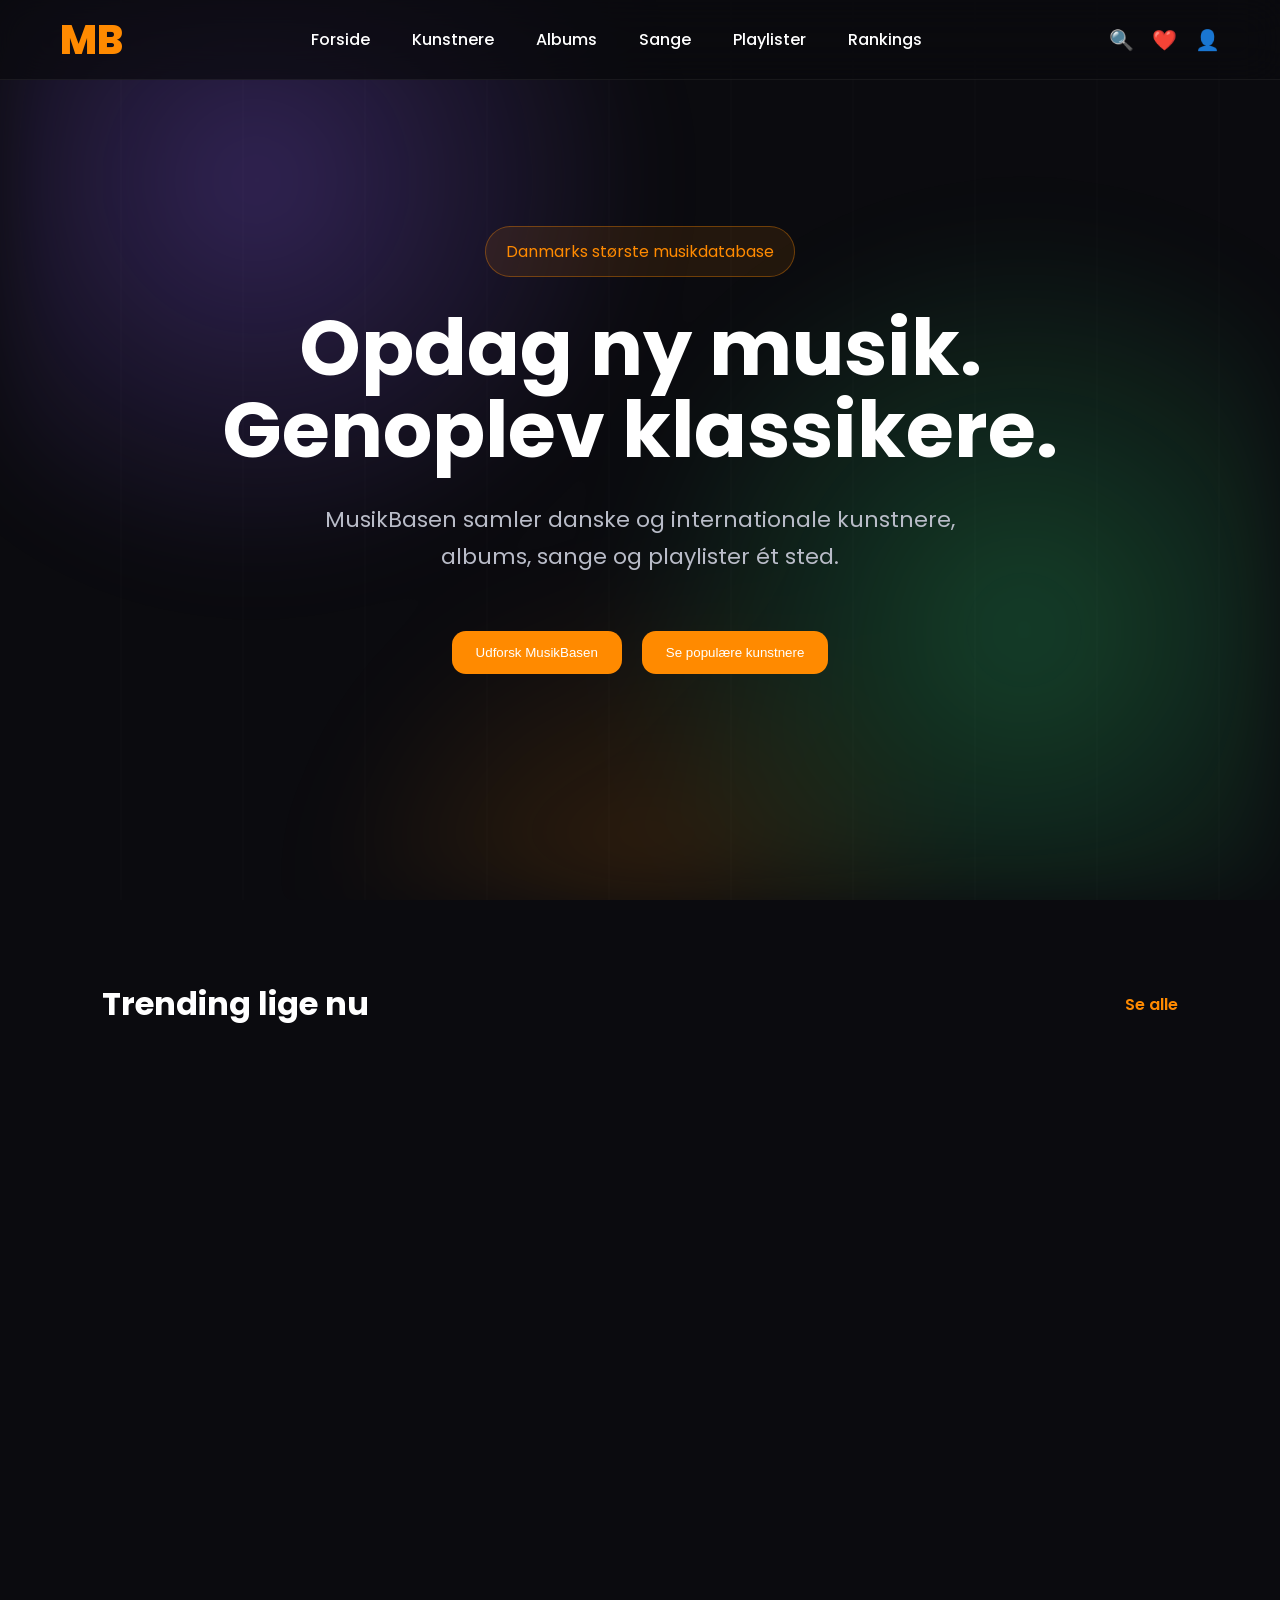
==== commit 525478ef: "rankings" ====
--- a/index.html
+++ b/index.html
@@ -47,6 +47,7 @@
         <a href="pages/songs.html">Sange</a>
 
         <a href="pages/playlists.html">Playlister</a>
+        <a href="pages/rankings.html">Rankings</a>
 
     </nav>
 
--- a/styles.css
+++ b/styles.css
@@ -1041,4 +1041,154 @@
     background: var(--orange);
 
     cursor: pointer;
+}
+/* ========================= */
+/* PROFILE */
+/* ========================= */
+
+.profile-header {
+    display: flex;
+    align-items: center;
+    gap: 30px;
+
+    padding: 45px 0;
+}
+
+.profile-avatar {
+    width: 130px;
+    height: 130px;
+
+    border-radius: 50%;
+
+    display: flex;
+    align-items: center;
+    justify-content: center;
+
+    background: #222;
+    border: 2px solid var(--orange);
+
+    font-size: 55px;
+}
+
+.profile-info span {
+    color: var(--orange);
+    font-size: 0.75rem;
+    font-weight: 700;
+    letter-spacing: 2px;
+}
+
+.profile-info h1 {
+    margin: 5px 0;
+
+    color: white;
+    font-size: 2.5rem;
+}
+
+.profile-info p {
+    margin: 0;
+
+    color: #999;
+}
+
+
+/* STATS */
+
+.profile-stats {
+    display: grid;
+    grid-template-columns: repeat(3, 1fr);
+
+    gap: 20px;
+
+    margin-bottom: 45px;
+}
+
+.profile-stat {
+    padding: 25px;
+
+    background: #151515;
+
+    border: 1px solid var(--border);
+    border-radius: 12px;
+
+    display: flex;
+    flex-direction: column;
+    gap: 5px;
+}
+
+.profile-stat strong {
+    color: white;
+    font-size: 1.8rem;
+}
+
+.profile-stat span {
+    color: #999;
+    font-size: 0.85rem;
+}
+
+
+/* SECTIONS */
+
+.profile-section {
+    margin-bottom: 45px;
+}
+/* ========================= */
+/* RANKINGS */
+/* ========================= */
+
+.rankings-section {
+    margin-bottom: 50px;
+}
+
+.rankings-list {
+    display: flex;
+    flex-direction: column;
+    gap: 10px;
+}
+
+.ranking-item {
+    display: grid;
+    grid-template-columns: 55px 1fr auto;
+    align-items: center;
+
+    gap: 20px;
+
+    padding: 15px 20px;
+
+    background: #151515;
+    border: 1px solid var(--border);
+    border-radius: 10px;
+
+    transition: 0.2s;
+}
+
+.ranking-item:hover {
+    transform: translateX(4px);
+    border-color: var(--orange);
+}
+
+.ranking-number {
+    color: var(--orange);
+    font-size: 1.3rem;
+    font-weight: 700;
+}
+
+.ranking-info {
+    display: flex;
+    flex-direction: column;
+    gap: 3px;
+}
+
+.ranking-info strong {
+    color: white;
+    font-size: 0.95rem;
+}
+
+.ranking-info span {
+    color: #888;
+    font-size: 0.8rem;
+}
+
+.ranking-value {
+    color: #aaa;
+    font-size: 0.8rem;
 }
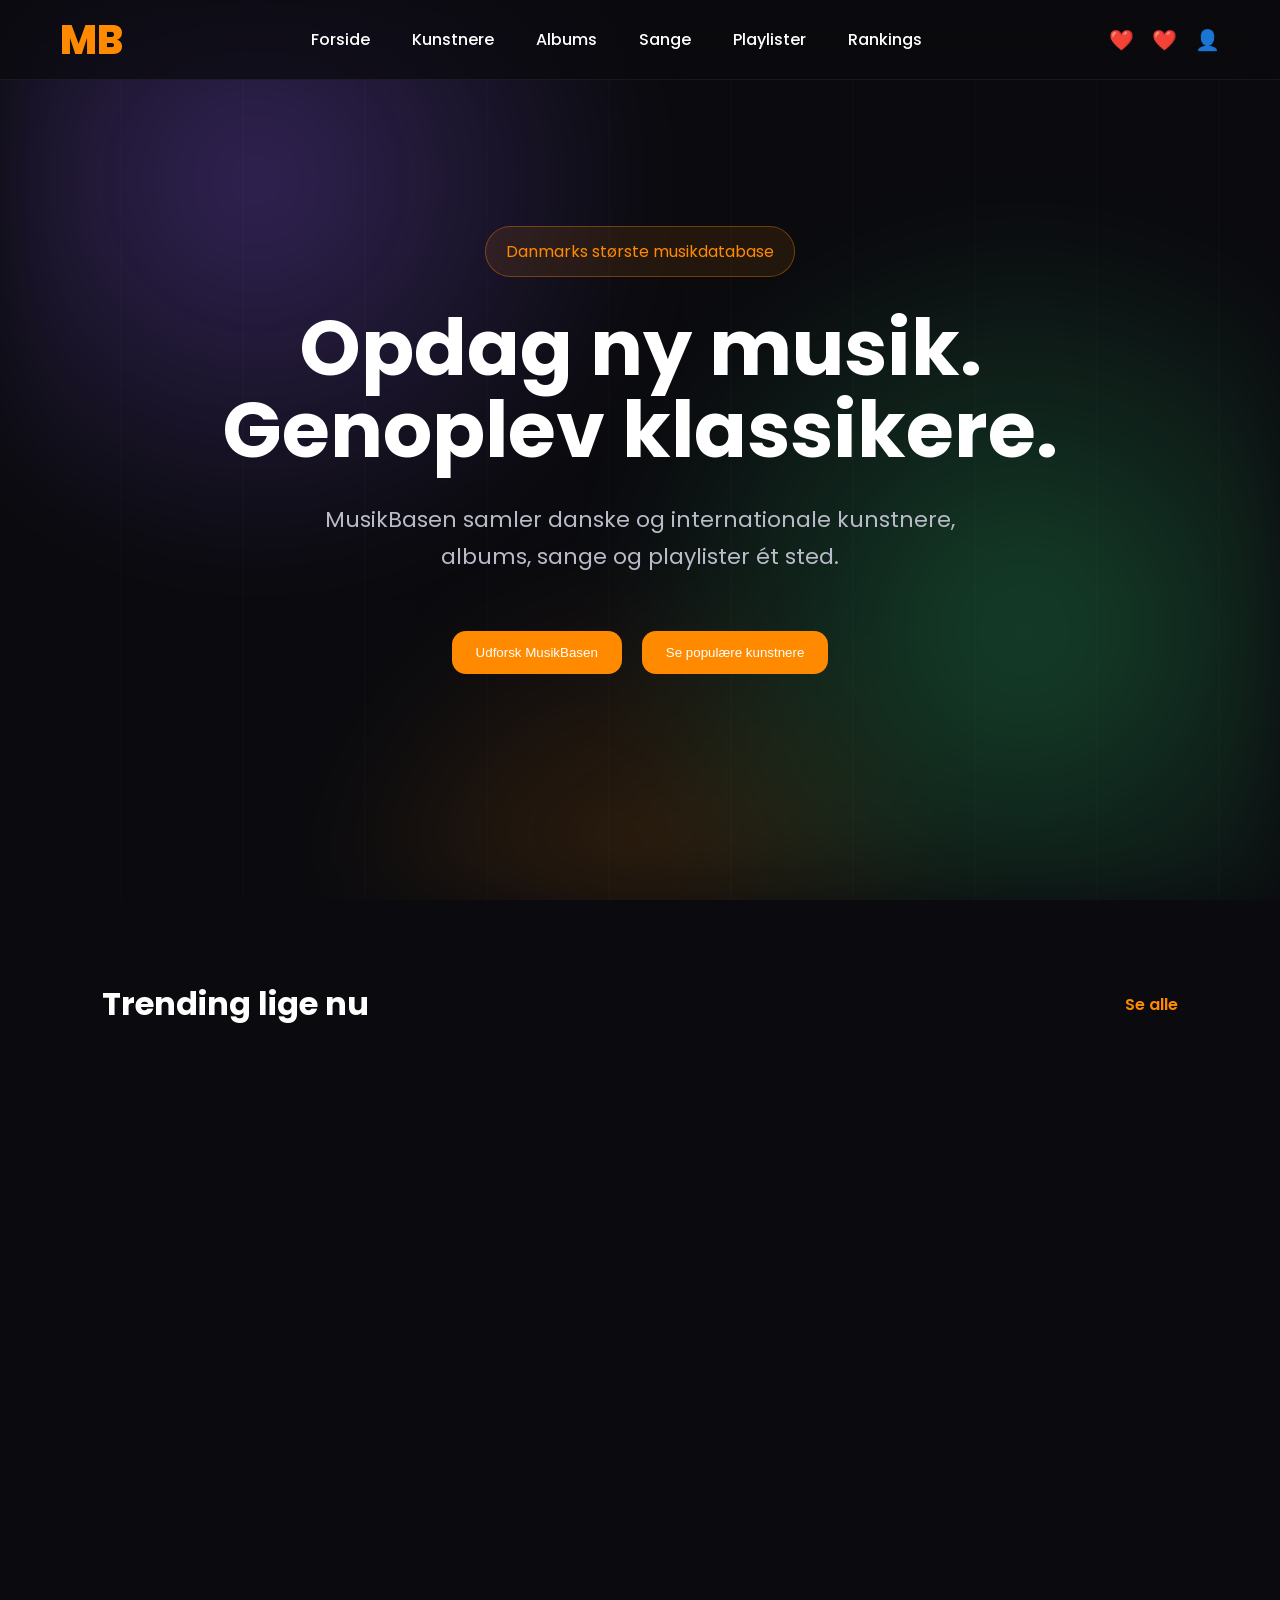
==== commit a50924f9: "favorites" ====
--- a/index.html
+++ b/index.html
@@ -54,7 +54,7 @@
 
     <div class="header-icons">
 
-        <button id="search-button">🔍</button>
+        <button id="favorites-button">❤️</button>
 
         <button>❤️</button>
 
--- a/styles.css
+++ b/styles.css
@@ -1147,48 +1147,95 @@
 
 .ranking-item {
     display: grid;
-    grid-template-columns: 55px 1fr auto;
+    grid-template-columns: 60px 1fr auto;
     align-items: center;
 
     gap: 20px;
 
-    padding: 15px 20px;
+    padding: 16px 22px;
 
     background: #151515;
     border: 1px solid var(--border);
-    border-radius: 10px;
-
-    transition: 0.2s;
+    border-radius: 12px;
+
+    transition: 0.2s ease;
 }
 
 .ranking-item:hover {
-    transform: translateX(4px);
+    transform: translateX(5px);
     border-color: var(--orange);
-}
+    background: #191919;
+}
+
+
+/* PLACERING */
 
 .ranking-number {
     color: var(--orange);
-    font-size: 1.3rem;
-    font-weight: 700;
-}
+
+    font-size: 1.35rem;
+    font-weight: 800;
+
+    text-align: center;
+}
+
+
+/* NAVN + TYPE */
 
 .ranking-info {
     display: flex;
     flex-direction: column;
+
     gap: 3px;
 }
 
 .ranking-info strong {
     color: white;
-    font-size: 0.95rem;
+
+    font-size: 1rem;
+    font-weight: 600;
 }
 
 .ranking-info span {
     color: #888;
+
     font-size: 0.8rem;
 }
+
+
+/* STREAMS */
 
 .ranking-value {
     color: #aaa;
-    font-size: 0.8rem;
+
+    font-size: 0.85rem;
+    font-weight: 500;
+
+    text-align: right;
+}
+
+
+/* TOP 3 */
+
+.ranking-item:nth-child(1) {
+    padding: 22px;
+
+    border-color: rgba(255, 122, 0, 0.45);
+}
+
+.ranking-item:nth-child(1) .ranking-number {
+    font-size: 1.7rem;
+}
+
+.ranking-item:nth-child(1) .ranking-info strong {
+    font-size: 1.15rem;
+}
+
+
+.ranking-item:nth-child(2) .ranking-number {
+    font-size: 1.5rem;
+}
+
+.ranking-item:nth-child(3) .ranking-number {
+    font-size: 1.4rem;
 }
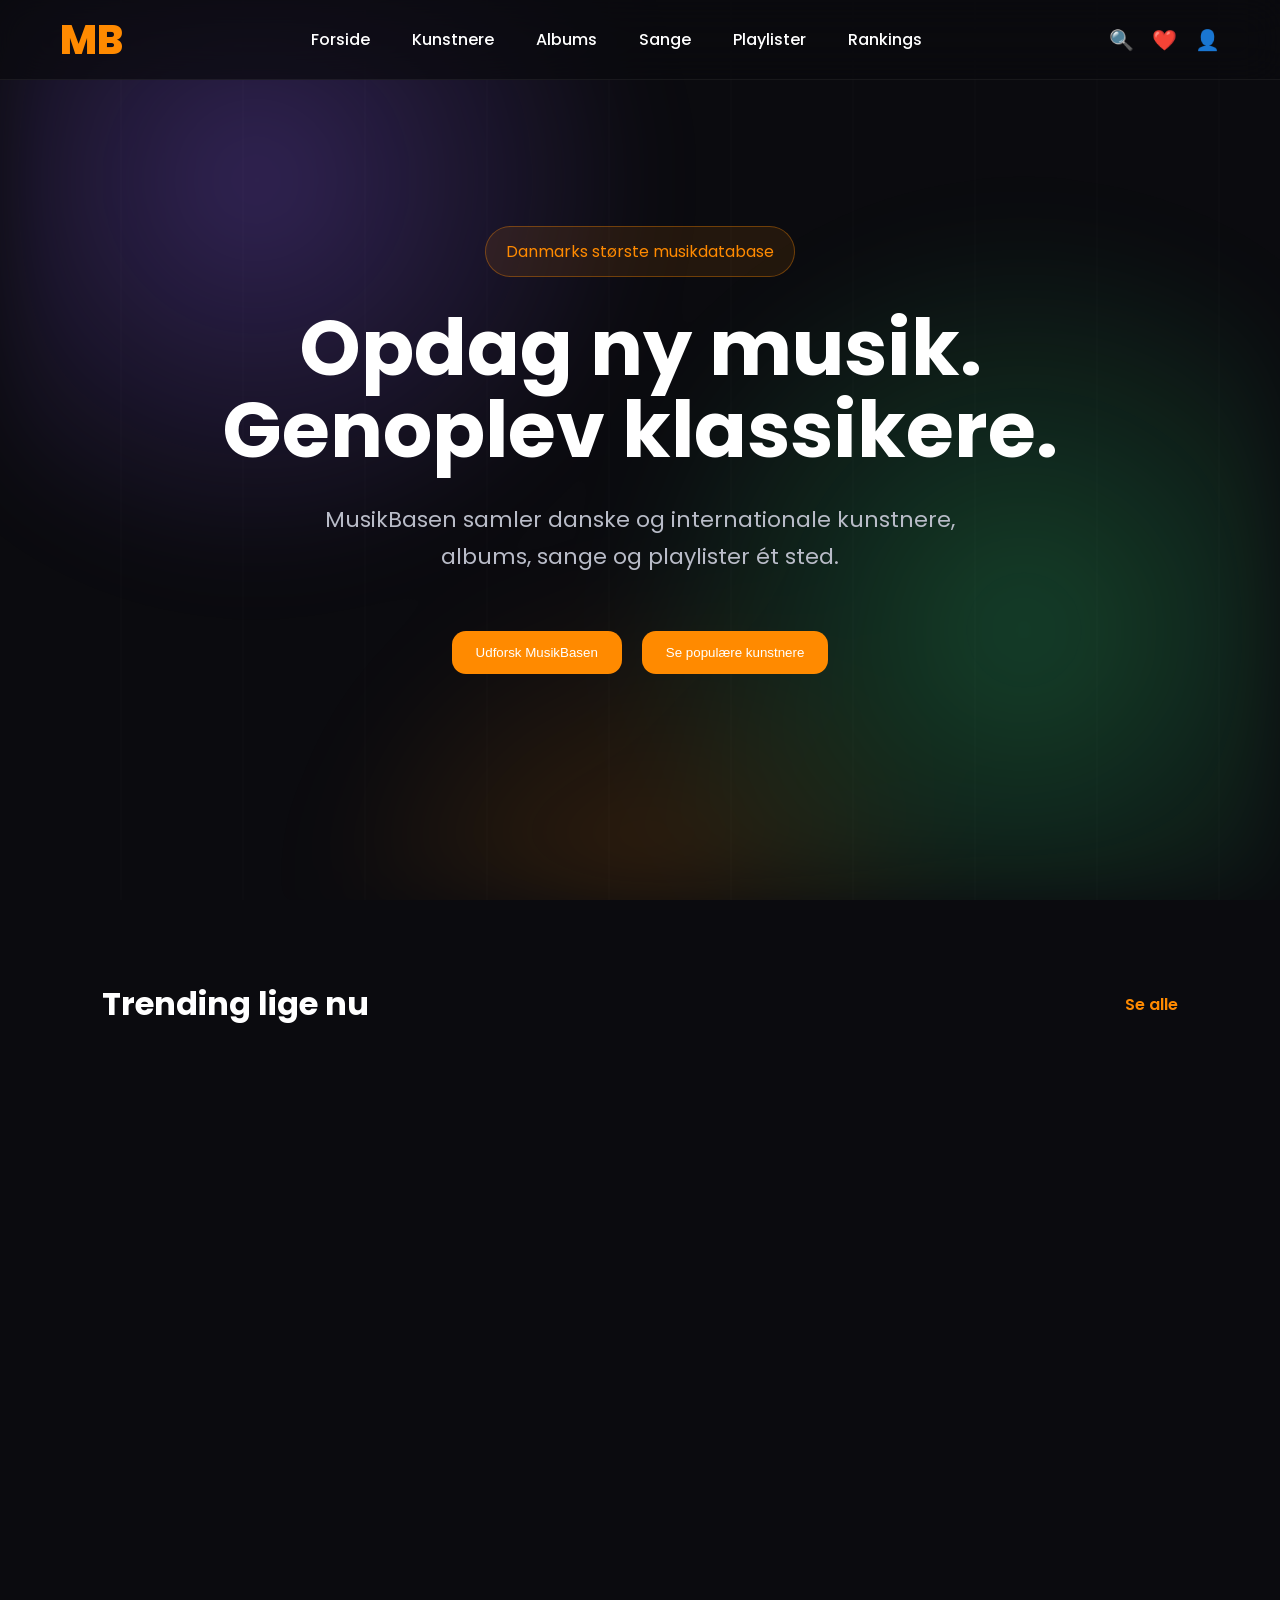
==== commit 4a4a8490: "favorites #2" ====
--- a/index.html
+++ b/index.html
@@ -54,13 +54,13 @@
 
     <div class="header-icons">
 
-        <button id="favorites-button">❤️</button>
-
-        <button>❤️</button>
-
-        <button>👤</button>
-
-    </div>
+    <button id="search-button">🔍</button>
+
+    <button id="favorites-button">❤️</button>
+
+    <button>👤</button>
+
+</div>
 
 </header>
 
